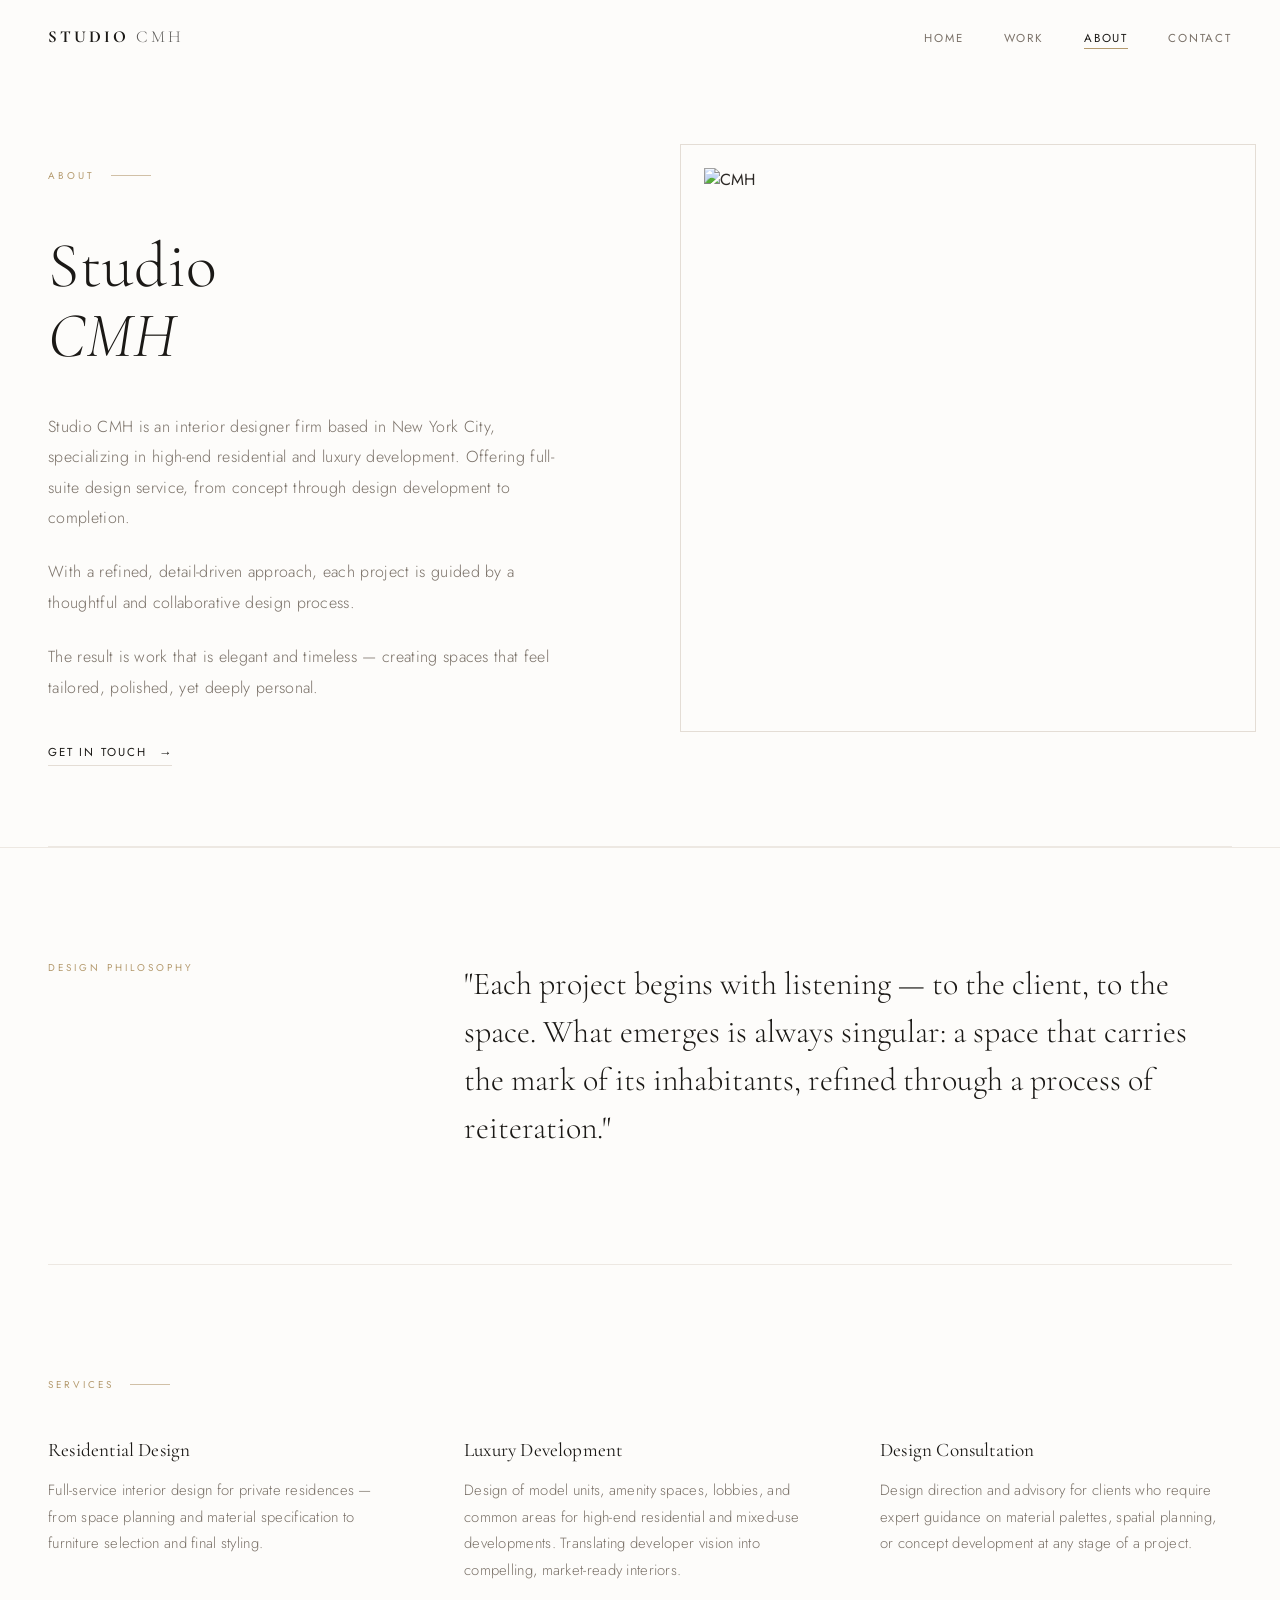
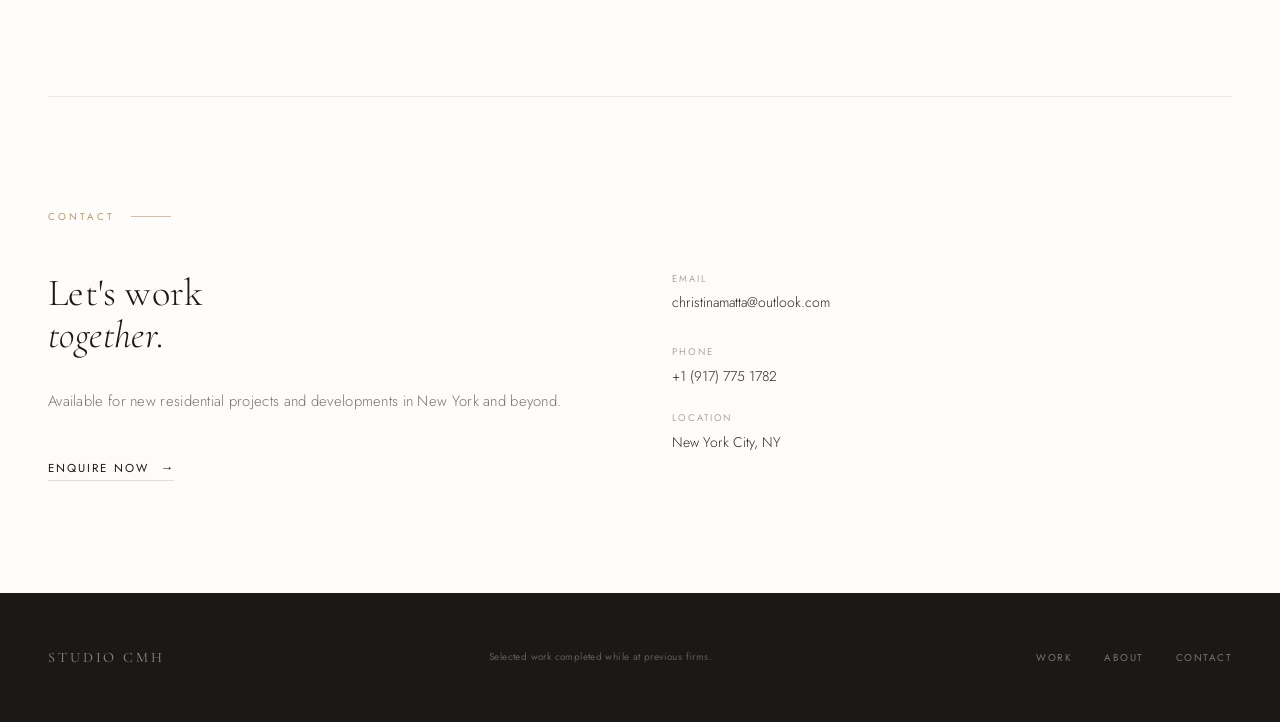
==== about.html @ dc8fbd2d "Add files via upload" ====
<!DOCTYPE html>
<html lang="en">
<head>
  <meta charset="UTF-8">
  <meta name="viewport" content="width=device-width, initial-scale=1.0">
  <title>About — Studio CMH Interior Design</title>
  <link rel="preconnect" href="https://fonts.googleapis.com">
  <link rel="preconnect" href="https://fonts.gstatic.com" crossorigin>
  <link href="https://fonts.googleapis.com/css2?family=Cormorant+Garamond:ital,wght@0,300;0,400;0,500;1,300;1,400&family=Jost:wght@300;400&display=swap" rel="stylesheet">
  <link rel="stylesheet" href="style.css">
</head>
<body>

  <nav class="nav" id="nav">
    <a href="index.html" class="nav-logo"><strong>Studio</strong> <span>CMH</span></a>
    <ul class="nav-links">
      <li><a href="index.html">Home</a></li>
      <li><a href="work.html">Work</a></li>
      <li><a href="about.html">About</a></li>
      <li><a href="contact.html">Contact</a></li>
    </ul>
    <div class="nav-toggle" aria-label="Menu">
      <span></span><span></span><span></span>
    </div>
  </nav>

  <!-- ABOUT HERO -->
  <div class="about-hero">
    <div class="about-text-block fade-in">
      <div class="section-label">About</div>
      <h1>Studio<br><em>CMH</em></h1>
      <p>Studio CMH is an interior designer firm based in New York City, specializing in high-end residential and luxury development. Offering full-suite design service, from concept through design development to completion.</p>
      <p>With a refined, detail-driven approach, each project is guided by a thoughtful and collaborative design process.</p>
      <p>The result is work that is elegant and timeless — creating spaces that feel tailored, polished, yet deeply personal.</p>
      <a href="contact.html" class="link-arrow" style="margin-top:1rem; display:inline-flex;">Get in touch</a>
    </div>
    <div class="about-portrait fade-in" data-delay="200">
      <img src="images/crops/materials_01.jpg" alt="CMH" style="width:100%; max-width:420px; height:540px; object-fit:cover; object-position: center top;">
    </div>
  </div>

  <hr class="section-divider">

  <!-- PHILOSOPHY -->
  <div class="about-philosophy fade-in">
    <div class="about-philosophy-label">Design Philosophy</div>
    <blockquote class="about-philosophy-text">
      "Each project begins with listening — to the client, to the space. What emerges is always singular: a space that carries the mark of its inhabitants, refined through a process of reiteration."
    </blockquote>
  </div>

  <hr class="section-divider">

  <!-- SERVICES -->
  <section class="section fade-in">
    <div class="section-label">Services</div>
    <div style="display: grid; grid-template-columns: repeat(3, 1fr); gap: 4rem; margin-top: 1rem;">

      <div>
        <h3 style="font-size:1.2rem; color:var(--charcoal); margin-bottom:1rem; font-weight:400;">Residential Design</h3>
        <p>Full-service interior design for private residences — from space planning and material specification to furniture selection and final styling.</p>
      </div>

      <div>
        <h3 style="font-size:1.2rem; color:var(--charcoal); margin-bottom:1rem; font-weight:400;">Luxury Development</h3>
        <p>Design of model units, amenity spaces, lobbies, and common areas for high-end residential and mixed-use developments. Translating developer vision into compelling, market-ready interiors.</p>
      </div>

      <div>
        <h3 style="font-size:1.2rem; color:var(--charcoal); margin-bottom:1rem; font-weight:400;">Design Consultation</h3>
        <p>Design direction and advisory for clients who require expert guidance on material palettes, spatial planning, or concept development at any stage of a project.</p>
      </div>

    </div>
  </section>

  <hr class="section-divider">

  <!-- CONTACT INFO -->
  <section class="section fade-in" style="padding-bottom: var(--spacing-xl);">
    <div class="section-label">Contact</div>
    <div style="display:grid; grid-template-columns: 1fr 1fr; gap: 4rem; align-items:start;">
      <div>
        <h2 style="font-size: clamp(2rem, 3vw, 3rem); margin-bottom:2rem; color:var(--charcoal);">Let's work<br><em>together.</em></h2>
        <p style="margin-bottom:2.5rem;">Available for new residential projects and developments in New York and beyond.</p>
        <a href="contact.html" class="link-arrow">Enquire now</a>
      </div>
      <div>
        <div class="project-meta-item" style="margin-bottom:2rem;">
          <div class="project-meta-label">Email</div>
          <a href="mailto:christinamatta@outlook.com" class="project-meta-value" style="color:var(--ink); transition:color 0.25s;"
             onmouseover="this.style.color='var(--gold)'" onmouseout="this.style.color='var(--ink)'">
            christinamatta@outlook.com
          </a>
        </div>
        <div class="project-meta-item">
          <div class="project-meta-label">Phone</div>
          <a href="tel:+19177751782" class="project-meta-value" style="color:var(--ink); transition:color 0.25s;"
             onmouseover="this.style.color='var(--gold)'" onmouseout="this.style.color='var(--ink)'">
            +1 (917) 775 1782
          </a>
        </div>
        <div class="project-meta-item">
          <div class="project-meta-label">Location</div>
          <span class="project-meta-value">New York City, NY</span>
        </div>
      </div>
    </div>
  </section>

  <footer>
    <div class="footer-logo">Studio CMH</div>
    <div class="footer-legal">Selected work completed while at previous firms.</div>
    <div class="footer-links">
      <a href="work.html">Work</a>
      <a href="about.html">About</a>
      <a href="contact.html">Contact</a>
    </div>
  </footer>

  <script src="script.js"></script>
  <style>
    @media (max-width: 768px) {
      .section > div[style*="grid-template-columns: repeat(3"] {
        grid-template-columns: 1fr !important;
        gap: 2.5rem !important;
      }
      .section > div[style*="grid-template-columns: 1fr 1fr"] {
        grid-template-columns: 1fr !important;
      }
    }
  </style>
</body>
</html>
---- style.css ----
/* === RESET & BASE === */
*, *::before, *::after { box-sizing: border-box; margin: 0; padding: 0; }

:root {
  --cream: #F7F4EE;
  --warm-white: #FDFCFA;
  --charcoal: #1B1916;
  --ink: #2C2825;
  --warm-gray: #7A7168;
  --warm-gray-light: #ADA59C;
  --gold: #B49A6E;
  --border: #E4DDD5;
  --border-light: #EDE8E2;

  --serif: 'Cormorant Garamond', 'Cormorant', Georgia, 'Times New Roman', serif;
  --sans: 'Jost', 'DM Sans', 'Helvetica Neue', Helvetica, Arial, sans-serif;

  --spacing-xs: 0.5rem;
  --spacing-sm: 1rem;
  --spacing-md: 2rem;
  --spacing-lg: 4rem;
  --spacing-xl: 7rem;
  --spacing-2xl: 11rem;

  --nav-height: 72px;
  --max-width: 1440px;
  --content-width: 1200px;
}

html { scroll-behavior: smooth; font-size: 16px; }

body {
  font-family: var(--sans);
  background: var(--warm-white);
  color: var(--ink);
  -webkit-font-smoothing: antialiased;
  -moz-osx-font-smoothing: grayscale;
  overflow-x: hidden;
}

img { display: block; max-width: 100%; }
a { color: inherit; text-decoration: none; }

/* === TYPOGRAPHY === */
.serif { font-family: var(--serif); }

h1, h2, h3 {
  font-family: var(--serif);
  font-weight: 300;
  letter-spacing: 0.01em;
  line-height: 1.1;
}

p {
  font-family: var(--sans);
  font-weight: 300;
  line-height: 1.8;
  color: var(--warm-gray);
  font-size: 0.925rem;
  letter-spacing: 0.02em;
}

/* === NAVIGATION === */
.nav {
  position: fixed;
  top: 0;
  left: 0;
  right: 0;
  z-index: 100;
  height: var(--nav-height);
  display: flex;
  align-items: center;
  justify-content: space-between;
  padding: 0 3rem;
  mix-blend-mode: normal;
  transition: background 0.4s ease, border-color 0.4s ease;
}

.nav.scrolled {
  background: rgba(253, 252, 250, 0.96);
  border-bottom: 1px solid var(--border-light);
  backdrop-filter: blur(8px);
}

.nav-logo {
  font-family: var(--serif);
  font-size: 1.05rem;
  font-weight: 500;
  letter-spacing: 0.18em;
  text-transform: uppercase;
  color: var(--charcoal);
}

.nav-logo span {
  font-weight: 300;
  opacity: 0.7;
}

.nav-links {
  display: flex;
  gap: 2.5rem;
  list-style: none;
}

.nav-links a {
  font-size: 0.72rem;
  letter-spacing: 0.16em;
  text-transform: uppercase;
  color: var(--warm-gray);
  transition: color 0.25s;
  font-weight: 400;
}

.nav-links a:hover,
.nav-links a.active { color: var(--charcoal); }

.nav-links a.active { border-bottom: 1px solid var(--gold); padding-bottom: 2px; }

/* Hamburger for mobile */
.nav-toggle {
  display: none;
  flex-direction: column;
  gap: 5px;
  cursor: pointer;
  padding: 4px;
}
.nav-toggle span {
  display: block;
  width: 22px;
  height: 1px;
  background: var(--charcoal);
  transition: transform 0.3s;
}

/* === HERO (HOME) === */
.hero {
  position: relative;
  height: 100vh;
  min-height: 700px;
  overflow: hidden;
  display: flex;
  align-items: flex-end;
}

.hero-img {
  position: absolute;
  inset: 0;
  width: 100%;
  height: 100%;
  object-fit: cover;
  object-position: center 30%;
  transition: transform 8s ease;
}

.hero:hover .hero-img { transform: scale(1.03); }

.hero-overlay {
  position: absolute;
  inset: 0;
  background: linear-gradient(
    to bottom,
    rgba(27, 25, 22, 0.08) 0%,
    rgba(27, 25, 22, 0.0) 40%,
    rgba(27, 25, 22, 0.55) 100%
  );
}

.hero-content {
  position: relative;
  z-index: 2;
  padding: 0 3rem 4rem;
  max-width: var(--max-width);
  width: 100%;
}

.hero-eyebrow {
  font-size: 0.65rem;
  letter-spacing: 0.25em;
  text-transform: uppercase;
  color: rgba(255,255,255,0.65);
  margin-bottom: 1rem;
  font-family: var(--sans);
  font-weight: 400;
}

.hero-title {
  font-family: var(--serif);
  font-size: clamp(3.5rem, 6vw, 6.5rem);
  font-weight: 300;
  color: #fff;
  line-height: 1.0;
  letter-spacing: -0.01em;
}

.hero-title em {
  font-style: italic;
  color: rgba(255,255,255,0.8);
}

.hero-sub {
  margin-top: 1.5rem;
  font-size: 0.8rem;
  letter-spacing: 0.12em;
  color: rgba(255,255,255,0.6);
  text-transform: uppercase;
  font-family: var(--sans);
  font-weight: 300;
}

.hero-scroll {
  position: absolute;
  bottom: 2.5rem;
  right: 3rem;
  z-index: 2;
  display: flex;
  flex-direction: column;
  align-items: center;
  gap: 0.5rem;
  color: rgba(255,255,255,0.5);
  font-size: 0.62rem;
  letter-spacing: 0.2em;
  text-transform: uppercase;
}

.hero-scroll::after {
  content: '';
  display: block;
  width: 1px;
  height: 48px;
  background: linear-gradient(to bottom, rgba(255,255,255,0.4), transparent);
  animation: scrollLine 2s ease-in-out infinite;
}

@keyframes scrollLine {
  0%, 100% { opacity: 0.5; transform: scaleY(1); }
  50% { opacity: 1; transform: scaleY(1.2); }
}

/* === SECTION LAYOUT === */
.section {
  padding: var(--spacing-xl) 3rem;
  max-width: var(--max-width);
  margin: 0 auto;
}

.section-label {
  font-size: 0.62rem;
  letter-spacing: 0.3em;
  text-transform: uppercase;
  color: var(--gold);
  margin-bottom: 3rem;
  font-family: var(--sans);
  font-weight: 400;
  display: flex;
  align-items: center;
  gap: 1rem;
}

.section-label::after {
  content: '';
  display: block;
  width: 40px;
  height: 1px;
  background: var(--gold);
  opacity: 0.6;
}

.section-title {
  font-size: clamp(2.4rem, 4vw, 4rem);
  color: var(--charcoal);
  max-width: 700px;
  margin-bottom: 2rem;
}

/* === HOME INTRO === */
.intro {
  padding: var(--spacing-xl) 3rem;
  max-width: var(--max-width);
  margin: 0 auto;
  display: grid;
  grid-template-columns: 1fr 1fr;
  gap: 6rem;
  align-items: center;
}

.intro-text .section-title { margin-bottom: 1.5rem; }

.intro-text p {
  font-size: 1rem;
  max-width: 480px;
  margin-bottom: 1.5rem;
}

.intro-text p:last-of-type { margin-bottom: 2.5rem; }

.intro-visual {
  position: relative;
}

.intro-visual img {
  width: 100%;
  height: 520px;
  object-fit: cover;
}

.intro-visual-caption {
  position: absolute;
  bottom: -1rem;
  right: -1rem;
  background: var(--warm-white);
  padding: 1.2rem 1.5rem;
  border: 1px solid var(--border);
}

.intro-visual-caption p {
  font-size: 0.7rem;
  letter-spacing: 0.1em;
  color: var(--warm-gray);
  text-transform: uppercase;
  margin: 0;
}

/* === SELECTED WORKS GRID (HOME) === */
.works-grid-home {
  padding: 0 3rem var(--spacing-xl);
  max-width: var(--max-width);
  margin: 0 auto;
}

.works-grid-home-label {
  font-size: 0.62rem;
  letter-spacing: 0.3em;
  text-transform: uppercase;
  color: var(--warm-gray-light);
  margin-bottom: 3rem;
  display: flex;
  align-items: center;
  justify-content: space-between;
}

.works-grid-home-label a {
  font-size: 0.7rem;
  letter-spacing: 0.12em;
  color: var(--charcoal);
  border-bottom: 1px solid var(--border);
  padding-bottom: 2px;
  transition: border-color 0.25s;
}
.works-grid-home-label a:hover { border-color: var(--charcoal); }

.home-grid {
  display: grid;
  grid-template-columns: 1fr 1fr 1fr;
  grid-template-rows: auto auto;
  gap: 1.5rem;
}

.home-grid-item {
  position: relative;
  overflow: hidden;
  cursor: pointer;
  display: block;
}

.home-grid-item:nth-child(1) { grid-column: 1 / 3; grid-row: 1; }
.home-grid-item:nth-child(2) { grid-column: 3; grid-row: 1 / 3; }
.home-grid-item:nth-child(3) { grid-column: 1; grid-row: 2; }
.home-grid-item:nth-child(4) { grid-column: 2; grid-row: 2; }

.home-grid-item img {
  width: 100%;
  height: 100%;
  object-fit: cover;
  transition: transform 0.7s cubic-bezier(0.25, 0.46, 0.45, 0.94);
}

.home-grid-item:nth-child(1) { height: 480px; }
.home-grid-item:nth-child(2) { height: 735px; }
.home-grid-item:nth-child(3) { height: 240px; }
.home-grid-item:nth-child(4) { height: 240px; }

.home-grid-item:hover img { transform: scale(1.06); }

.home-grid-overlay {
  position: absolute;
  inset: 0;
  background: linear-gradient(to top, rgba(27,25,22,0.65) 0%, transparent 50%);
  opacity: 0;
  transition: opacity 0.4s ease;
  display: flex;
  align-items: flex-end;
  padding: 1.5rem;
}

.home-grid-item:hover .home-grid-overlay { opacity: 1; }

.home-grid-info .proj-location {
  font-size: 0.6rem;
  letter-spacing: 0.2em;
  text-transform: uppercase;
  color: rgba(255,255,255,0.65);
  margin-bottom: 0.3rem;
  margin: 0 0 0.25rem;
}

.home-grid-info .proj-name {
  font-family: var(--serif);
  font-size: 1.3rem;
  font-weight: 300;
  color: #fff;
  margin: 0;
  line-height: 1.2;
}

/* === CTA LINK === */
.link-arrow {
  display: inline-flex;
  align-items: center;
  gap: 0.75rem;
  font-size: 0.72rem;
  letter-spacing: 0.18em;
  text-transform: uppercase;
  color: var(--charcoal);
  font-family: var(--sans);
  font-weight: 400;
  border-bottom: 1px solid var(--border);
  padding-bottom: 3px;
  transition: all 0.25s;
}

.link-arrow::after {
  content: '→';
  font-size: 0.8rem;
  letter-spacing: 0;
  transition: transform 0.25s;
}

.link-arrow:hover { border-color: var(--charcoal); }
.link-arrow:hover::after { transform: translateX(4px); }

/* === WORK PAGE === */
.work-header {
  padding: calc(var(--nav-height) + 5rem) 3rem 4rem;
  max-width: var(--max-width);
  margin: 0 auto;
  border-bottom: 1px solid var(--border-light);
}

.work-header h1 {
  font-size: clamp(3rem, 5vw, 5.5rem);
  color: var(--charcoal);
}

.work-header p {
  margin-top: 1.5rem;
  max-width: 500px;
  font-size: 0.95rem;
  line-height: 1.9;
}

.projects-list {
  max-width: var(--max-width);
  margin: 0 auto;
}

.project-row {
  display: grid;
  grid-template-columns: 80px 1fr 400px 120px;
  align-items: center;
  padding: 2.5rem 3rem;
  border-bottom: 1px solid var(--border-light);
  gap: 2rem;
  transition: background 0.25s;
  cursor: pointer;
  text-decoration: none;
  color: inherit;
  position: relative;
  overflow: hidden;
}

.project-row:hover { background: var(--cream); }

.project-row-num {
  font-family: var(--serif);
  font-size: 1.8rem;
  font-weight: 300;
  color: var(--border);
  line-height: 1;
}

.project-row:hover .project-row-num { color: var(--warm-gray-light); }

.project-row-img {
  width: 400px;
  height: 240px;
  overflow: hidden;
  position: relative;
}

.project-row-img img {
  width: 100%;
  height: 100%;
  object-fit: cover;
  transform: scale(1.05);
  transition: transform 0.6s cubic-bezier(0.25, 0.46, 0.45, 0.94);
}

.project-row:hover .project-row-img img { transform: scale(1); }

.project-row-info h2 {
  font-size: 1.6rem;
  color: var(--charcoal);
  margin-bottom: 0.4rem;
}

.project-row-info .proj-meta {
  font-size: 0.7rem;
  letter-spacing: 0.15em;
  text-transform: uppercase;
  color: var(--warm-gray-light);
  font-family: var(--sans);
}

.project-row-arrow {
  text-align: right;
  font-size: 1.2rem;
  color: var(--border);
  transition: all 0.3s;
  font-family: var(--sans);
}

.project-row:hover .project-row-arrow {
  color: var(--charcoal);
  transform: translateX(6px);
}

/* === PROJECT DETAIL PAGE === */
.project-hero {
  position: relative;
  height: 90vh;
  min-height: 600px;
  overflow: hidden;
  margin-top: var(--nav-height);
}

.project-hero img {
  width: 100%;
  height: 100%;
  object-fit: cover;
  object-position: center 35%;
}

.project-hero-overlay {
  position: absolute;
  inset: 0;
  background: linear-gradient(
    to bottom,
    transparent 40%,
    rgba(27, 25, 22, 0.5) 100%
  );
}

.project-hero-label {
  position: absolute;
  bottom: 3.5rem;
  left: 3rem;
  color: #fff;
}

.project-hero-label .proj-type {
  font-size: 0.62rem;
  letter-spacing: 0.28em;
  text-transform: uppercase;
  opacity: 0.7;
  margin-bottom: 0.5rem;
}

.project-hero-label h1 {
  font-size: clamp(2.5rem, 4.5vw, 5rem);
  font-weight: 300;
  line-height: 1.05;
  text-shadow: 0 2px 20px rgba(0,0,0,0.2);
}

.project-hero-label .proj-location-hero {
  font-size: 0.72rem;
  letter-spacing: 0.15em;
  text-transform: uppercase;
  opacity: 0.6;
  margin-top: 0.75rem;
}

.project-body {
  max-width: var(--content-width);
  margin: 0 auto;
  padding: var(--spacing-xl) 3rem;
  display: grid;
  grid-template-columns: 1fr 2fr;
  gap: 5rem;
}

.project-sidebar {
  position: sticky;
  top: calc(var(--nav-height) + 2rem);
  height: fit-content;
}

.project-sidebar h3 {
  font-size: 0.62rem;
  letter-spacing: 0.28em;
  text-transform: uppercase;
  color: var(--gold);
  margin-bottom: 2rem;
}

.project-meta-item {
  margin-bottom: 1.5rem;
}

.project-meta-label {
  font-size: 0.6rem;
  letter-spacing: 0.2em;
  text-transform: uppercase;
  color: var(--warm-gray-light);
  margin-bottom: 0.3rem;
}

.project-meta-value {
  font-size: 0.875rem;
  color: var(--ink);
  font-family: var(--sans);
  font-weight: 300;
}

.project-description {
  font-size: 1.15rem;
  line-height: 1.9;
  color: var(--warm-gray);
  font-family: var(--sans);
  font-weight: 300;
  max-width: 620px;
}

.project-description p + p { margin-top: 1.5rem; }

.project-legal {
  font-size: 0.68rem;
  letter-spacing: 0.04em;
  color: var(--warm-gray-light);
  margin-top: 2.5rem;
  padding-top: 1.5rem;
  border-top: 1px solid var(--border-light);
  line-height: 1.6;
}

/* === PROJECT GALLERY === */
.project-gallery {
  max-width: var(--max-width);
  margin: 0 auto;
  padding: 0 3rem var(--spacing-xl);
}

.gallery-grid {
  display: grid;
  gap: 1.2rem;
}

.gallery-grid--2col {
  grid-template-columns: 1fr 1fr;
}

.gallery-grid--3col {
  grid-template-columns: 1fr 1fr 1fr;
}

.gallery-grid--wide {
  grid-template-columns: 2fr 1fr;
}

.gallery-grid--wide-rev {
  grid-template-columns: 1fr 2fr;
}

.gallery-grid + .gallery-grid { margin-top: 1.2rem; }

.gallery-img {
  overflow: hidden;
  position: relative;
}

.gallery-img img {
  width: 100%;
  height: 100%;
  object-fit: cover;
  transition: transform 0.7s cubic-bezier(0.25, 0.46, 0.45, 0.94);
  display: block;
}

.gallery-img:hover img { transform: scale(1.04); }

.gallery-img--tall { height: 620px; }
.gallery-img--medium { height: 420px; }
.gallery-img--short { height: 300px; }
.gallery-img--wide { height: 500px; }
.gallery-img--banner { height: 560px; }

/* === ABOUT PAGE === */
.about-hero {
  padding: calc(var(--nav-height) + 6rem) 3rem 5rem;
  max-width: var(--max-width);
  margin: 0 auto;
  display: grid;
  grid-template-columns: 1fr 1fr;
  gap: 8rem;
  align-items: start;
}

.about-text-block h1 {
  font-size: clamp(3rem, 5vw, 5.5rem);
  color: var(--charcoal);
  margin-bottom: 2.5rem;
}

.about-text-block p {
  font-size: 1.0rem;
  line-height: 1.9;
  max-width: 520px;
  margin-bottom: 1.5rem;
}

.about-portrait {
  position: relative;
}

.about-portrait img {
  width: 100%;
  max-width: 420px;
  object-fit: cover;
}

.about-portrait::before {
  content: '';
  position: absolute;
  top: -1.5rem;
  left: -1.5rem;
  width: calc(100% + 3rem);
  height: calc(100% + 3rem);
  border: 1px solid var(--border);
  pointer-events: none;
}

.about-philosophy {
  padding: var(--spacing-xl) 3rem;
  max-width: var(--max-width);
  margin: 0 auto;
  border-top: 1px solid var(--border-light);
  display: grid;
  grid-template-columns: 320px 1fr;
  gap: 6rem;
  align-items: start;
}

.about-philosophy-label {
  font-size: 0.62rem;
  letter-spacing: 0.3em;
  text-transform: uppercase;
  color: var(--gold);
}

.about-philosophy-text {
  font-family: var(--serif);
  font-size: clamp(1.5rem, 2.5vw, 2.2rem);
  font-weight: 300;
  color: var(--charcoal);
  line-height: 1.5;
}

/* === CONTACT PAGE === */
.contact-layout {
  min-height: calc(100vh - var(--nav-height));
  display: grid;
  grid-template-columns: 1fr 1fr;
}

.contact-left {
  background: var(--charcoal);
  padding: calc(var(--nav-height) + 6rem) 5rem 5rem;
  display: flex;
  flex-direction: column;
  justify-content: space-between;
}

.contact-left h1 {
  font-size: clamp(3rem, 4vw, 5rem);
  color: #fff;
  margin-bottom: 2rem;
}

.contact-left p {
  color: rgba(255,255,255,0.55);
  max-width: 380px;
  line-height: 1.9;
}

.contact-details {
  margin-top: 4rem;
}

.contact-detail {
  margin-bottom: 2rem;
}

.contact-detail-label {
  font-size: 0.6rem;
  letter-spacing: 0.25em;
  text-transform: uppercase;
  color: rgba(255,255,255,0.35);
  margin-bottom: 0.4rem;
}

.contact-detail a,
.contact-detail span {
  font-size: 1rem;
  color: rgba(255,255,255,0.8);
  font-family: var(--sans);
  font-weight: 300;
  letter-spacing: 0.02em;
  transition: color 0.25s;
  display: block;
}

.contact-detail a:hover { color: #fff; }

.contact-right {
  background: var(--cream);
  padding: calc(var(--nav-height) + 6rem) 5rem 5rem;
  display: flex;
  flex-direction: column;
  justify-content: center;
}

.contact-form-title {
  font-size: 0.62rem;
  letter-spacing: 0.3em;
  text-transform: uppercase;
  color: var(--gold);
  margin-bottom: 3rem;
}

.form-group {
  margin-bottom: 2rem;
}

.form-label {
  display: block;
  font-size: 0.6rem;
  letter-spacing: 0.2em;
  text-transform: uppercase;
  color: var(--warm-gray);
  margin-bottom: 0.6rem;
  font-family: var(--sans);
}

.form-input,
.form-textarea {
  width: 100%;
  border: none;
  border-bottom: 1px solid var(--border);
  background: transparent;
  padding: 0.75rem 0;
  font-family: var(--sans);
  font-size: 0.925rem;
  color: var(--ink);
  font-weight: 300;
  outline: none;
  transition: border-color 0.25s;
  letter-spacing: 0.02em;
}

.form-input:focus,
.form-textarea:focus { border-color: var(--charcoal); }

.form-textarea { resize: none; min-height: 100px; }

.form-submit {
  display: inline-flex;
  align-items: center;
  gap: 1rem;
  background: var(--charcoal);
  color: #fff;
  border: none;
  padding: 1rem 2.5rem;
  font-family: var(--sans);
  font-size: 0.7rem;
  letter-spacing: 0.2em;
  text-transform: uppercase;
  cursor: pointer;
  transition: background 0.25s;
  margin-top: 1rem;
}

.form-submit:hover { background: var(--ink); }

/* === FOOTER === */
footer {
  background: var(--charcoal);
  padding: 3.5rem 3rem;
  display: flex;
  align-items: center;
  justify-content: space-between;
  gap: 2rem;
}

.footer-logo {
  font-family: var(--serif);
  font-size: 0.9rem;
  letter-spacing: 0.2em;
  text-transform: uppercase;
  color: rgba(255,255,255,0.5);
}

.footer-legal {
  font-size: 0.62rem;
  color: rgba(255,255,255,0.3);
  letter-spacing: 0.04em;
  line-height: 1.7;
  max-width: 500px;
  text-align: center;
}

.footer-links {
  display: flex;
  gap: 2rem;
}

.footer-links a {
  font-size: 0.62rem;
  letter-spacing: 0.15em;
  text-transform: uppercase;
  color: rgba(255,255,255,0.4);
  transition: color 0.25s;
}

.footer-links a:hover { color: rgba(255,255,255,0.8); }

/* === PAGE TRANSITIONS === */
.fade-in {
  opacity: 0;
  transform: translateY(24px);
  transition: opacity 0.8s ease, transform 0.8s ease;
}

.fade-in.visible {
  opacity: 1;
  transform: translateY(0);
}

/* === NEXT PROJECT NAV === */
.next-project {
  display: block;
  position: relative;
  height: 280px;
  overflow: hidden;
  text-decoration: none;
}

.next-project img {
  width: 100%;
  height: 100%;
  object-fit: cover;
  transition: transform 0.7s ease;
  filter: brightness(0.5);
}

.next-project:hover img {
  transform: scale(1.05);
  filter: brightness(0.6);
}

.next-project-content {
  position: absolute;
  inset: 0;
  display: flex;
  flex-direction: column;
  align-items: center;
  justify-content: center;
  color: #fff;
}

.next-project-content .eyebrow {
  font-size: 0.62rem;
  letter-spacing: 0.28em;
  text-transform: uppercase;
  opacity: 0.6;
  margin-bottom: 0.75rem;
}

.next-project-content h3 {
  font-size: clamp(1.8rem, 3vw, 3.2rem);
  font-weight: 300;
}

/* === HORIZONTAL RULE === */
hr.section-divider {
  border: none;
  border-top: 1px solid var(--border-light);
  margin: 0 3rem;
}

/* === RESPONSIVE === */
@media (max-width: 1024px) {
  :root { --spacing-xl: 5rem; }

  .nav { padding: 0 2rem; }
  .section { padding: var(--spacing-xl) 2rem; }
  .works-grid-home { padding: 0 2rem var(--spacing-xl); }

  .intro {
    grid-template-columns: 1fr;
    gap: 3rem;
    padding: var(--spacing-xl) 2rem;
  }

  .home-grid {
    grid-template-columns: 1fr 1fr;
  }
  .home-grid-item:nth-child(1) { grid-column: 1 / 3; grid-row: 1; }
  .home-grid-item:nth-child(2) { grid-column: 1; grid-row: 2 / 4; height: 500px; }
  .home-grid-item:nth-child(3) { grid-column: 2; grid-row: 2; height: 240px; }
  .home-grid-item:nth-child(4) { grid-column: 2; grid-row: 3; height: 240px; }

  .project-row {
    grid-template-columns: 60px 1fr 280px 80px;
    padding: 2rem 2rem;
  }
  .project-row-img { width: 280px; height: 180px; }

  .project-body {
    grid-template-columns: 200px 1fr;
    gap: 3rem;
    padding: var(--spacing-lg) 2rem;
  }

  .about-hero {
    grid-template-columns: 1fr;
    gap: 3rem;
    padding: calc(var(--nav-height) + 4rem) 2rem 4rem;
  }

  .about-philosophy {
    grid-template-columns: 1fr;
    gap: 2rem;
    padding: var(--spacing-lg) 2rem;
  }
}

@media (max-width: 768px) {
  :root { --spacing-xl: 4rem; }

  .nav { padding: 0 1.5rem; }
  .nav-links { display: none; }
  .nav-toggle { display: flex; }
  .nav-links.open {
    display: flex;
    flex-direction: column;
    position: fixed;
    inset: 0;
    background: var(--warm-white);
    align-items: center;
    justify-content: center;
    gap: 2.5rem;
    z-index: 99;
  }
  .nav-links.open a { font-size: 1.2rem; letter-spacing: 0.1em; }

  .hero-content { padding: 0 1.5rem 3rem; }
  .hero-scroll { right: 1.5rem; }

  .section { padding: var(--spacing-lg) 1.5rem; }
  .works-grid-home { padding: 0 1.5rem var(--spacing-lg); }
  .intro { padding: var(--spacing-lg) 1.5rem; }

  .home-grid {
    grid-template-columns: 1fr;
  }
  .home-grid-item { grid-column: 1 !important; grid-row: auto !important; }
  .home-grid-item { height: 300px !important; }

  .project-row {
    grid-template-columns: 1fr;
    padding: 1.5rem;
    gap: 1rem;
  }
  .project-row-num { display: none; }
  .project-row-img { width: 100%; height: 220px; }
  .project-row-arrow { text-align: left; }

  .project-hero { height: 60vh; }
  .project-hero-label { left: 1.5rem; bottom: 2rem; }

  .project-body {
    grid-template-columns: 1fr;
    padding: var(--spacing-md) 1.5rem;
    gap: 2rem;
  }
  .project-sidebar { position: static; }

  .project-gallery { padding: 0 1.5rem var(--spacing-lg); }
  .gallery-grid--2col,
  .gallery-grid--3col,
  .gallery-grid--wide,
  .gallery-grid--wide-rev { grid-template-columns: 1fr; }
  .gallery-img--tall,
  .gallery-img--medium,
  .gallery-img--short,
  .gallery-img--wide,
  .gallery-img--banner { height: 280px; }

  .contact-layout { grid-template-columns: 1fr; }
  .contact-left,
  .contact-right { padding: 3rem 1.5rem; }
  .contact-left { padding-top: calc(var(--nav-height) + 3rem); }

  footer {
    flex-direction: column;
    text-align: center;
    padding: 2.5rem 1.5rem;
    gap: 1.5rem;
  }
  .footer-legal { text-align: center; }

  .work-header { padding: calc(var(--nav-height) + 3rem) 1.5rem 3rem; }
  .projects-list { padding: 0; }
}
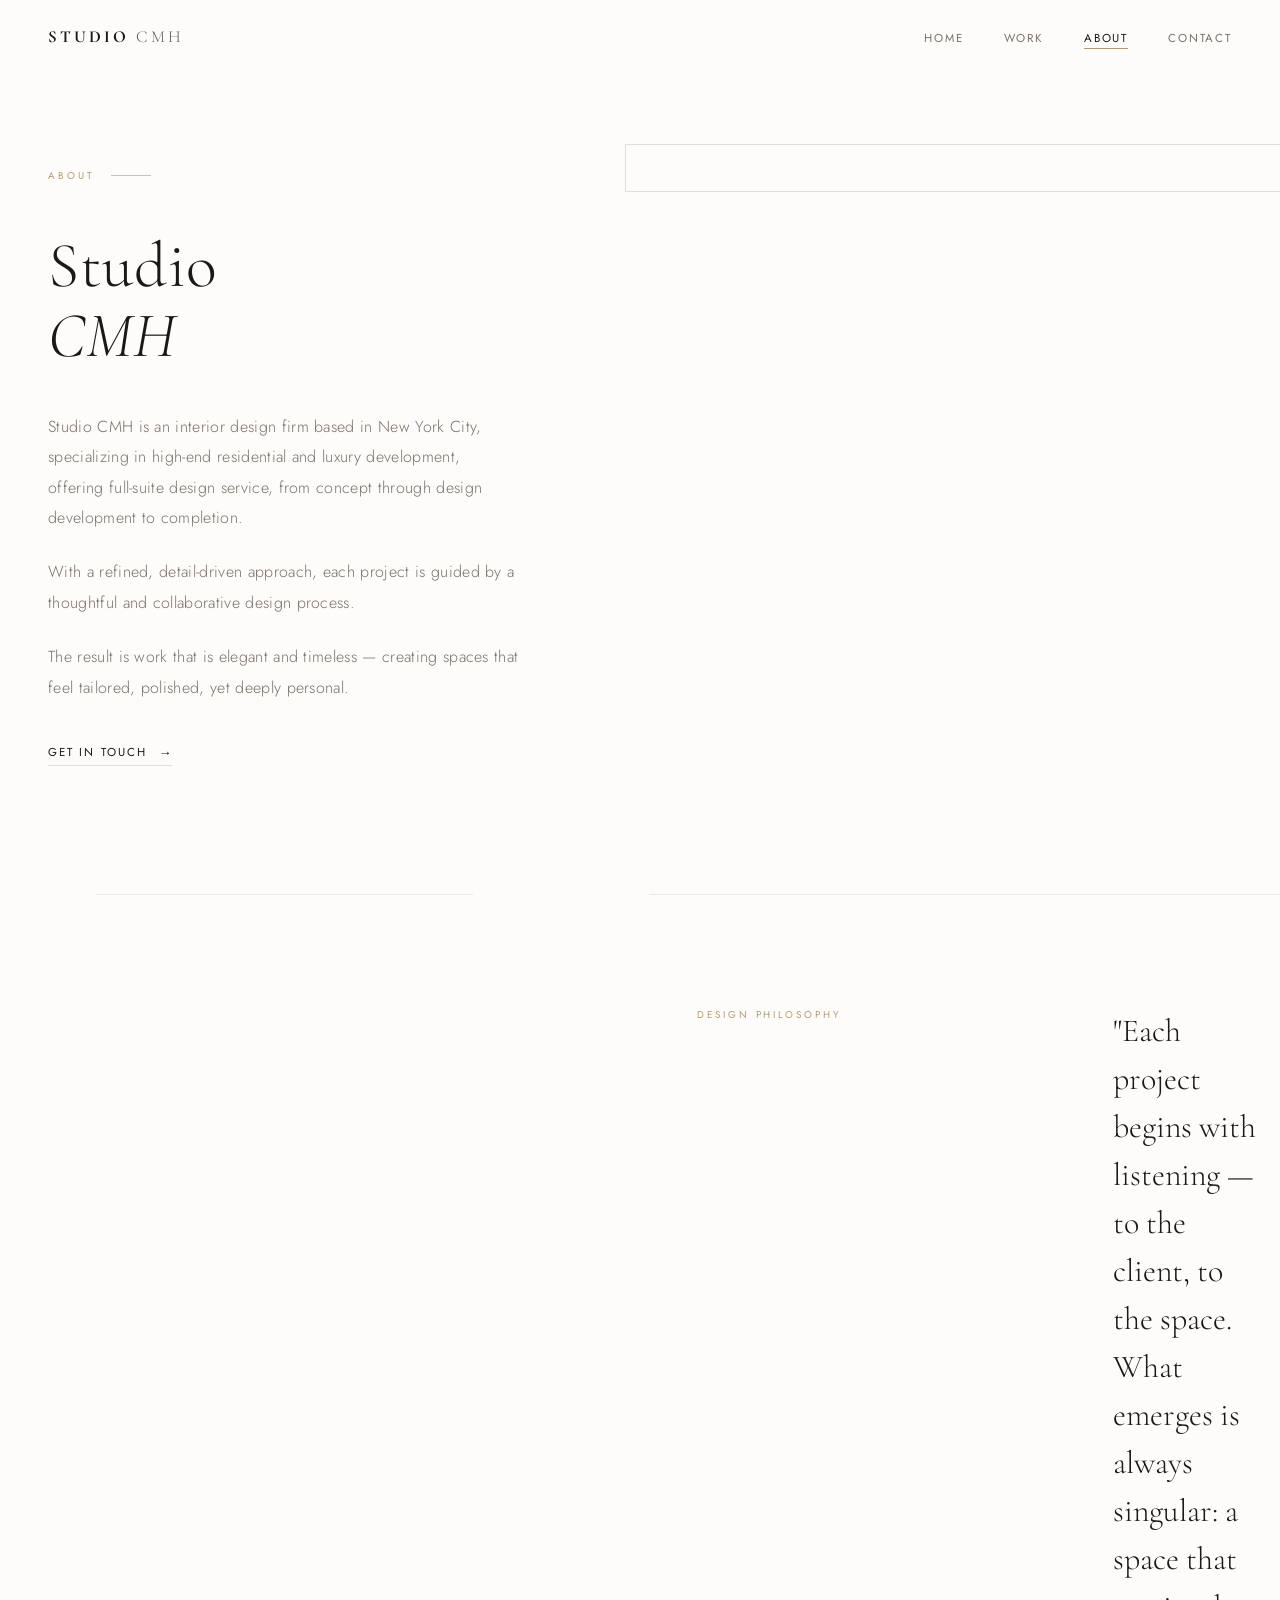
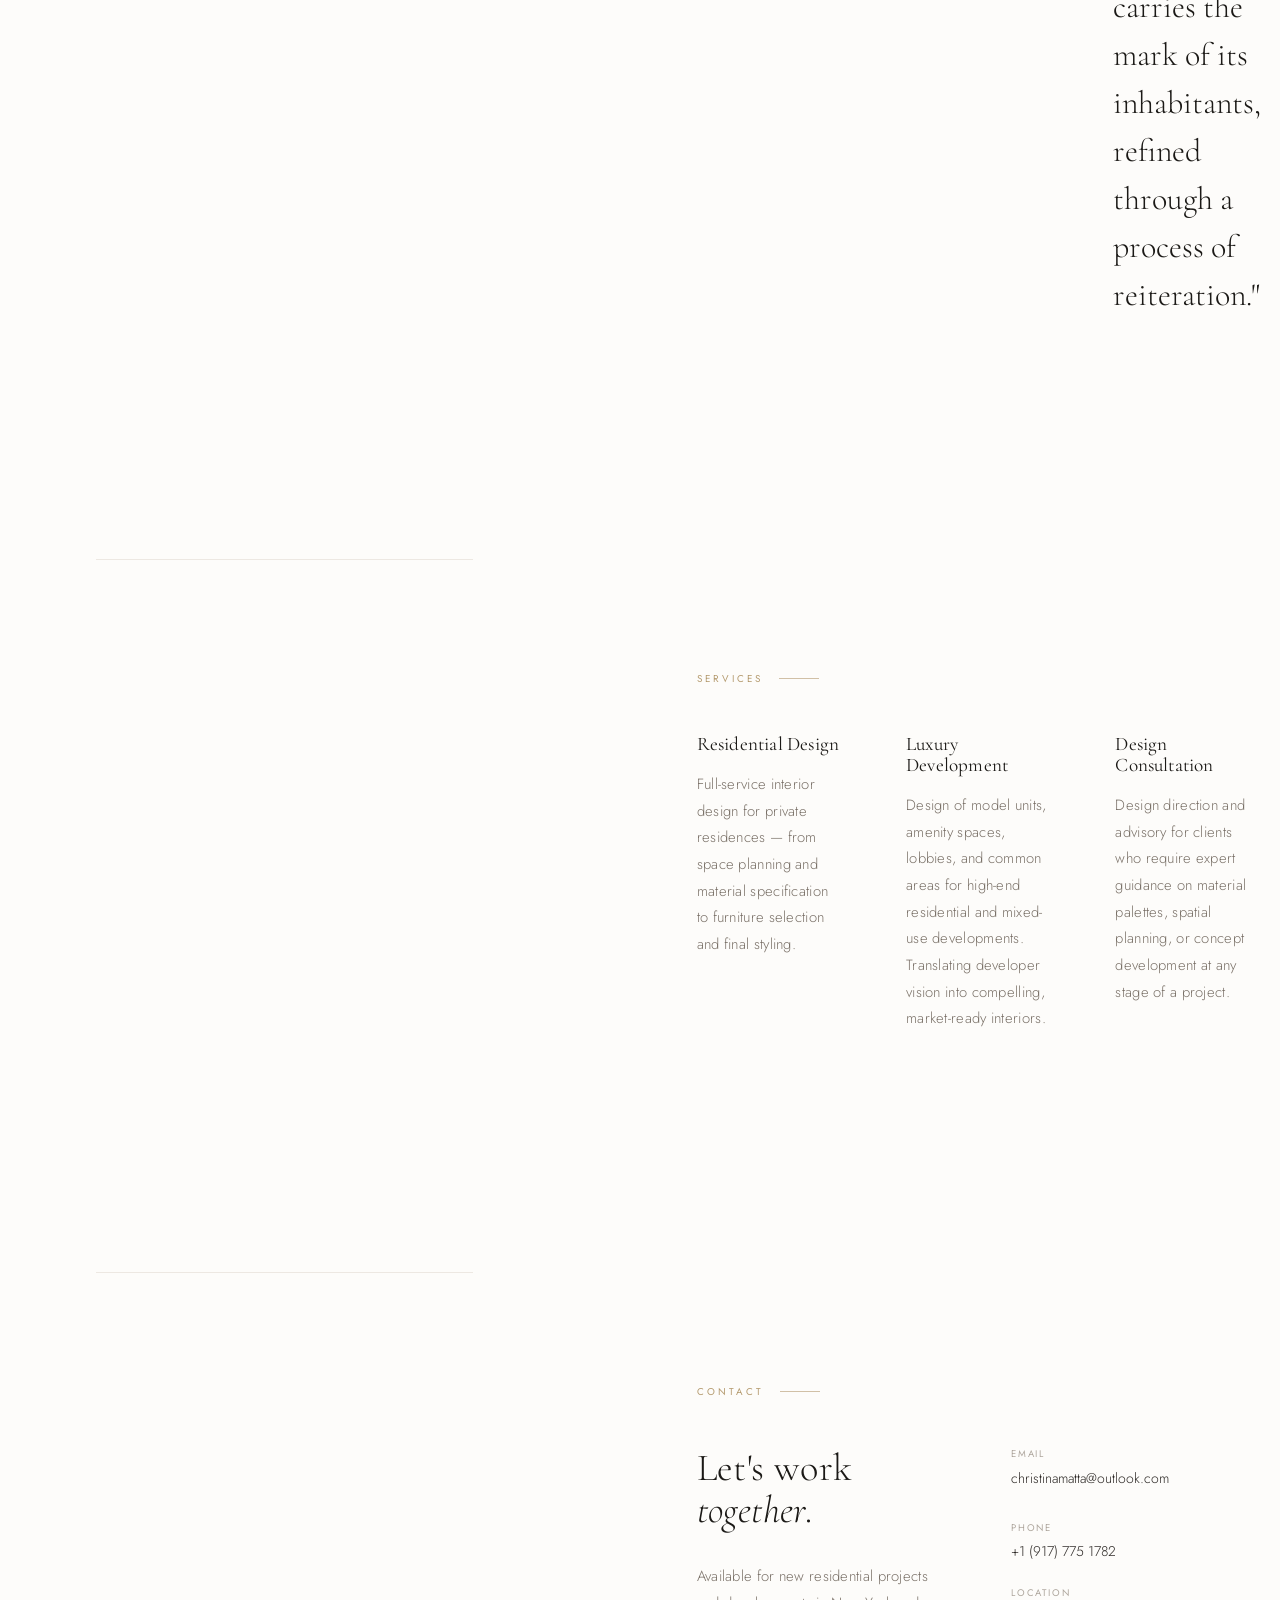
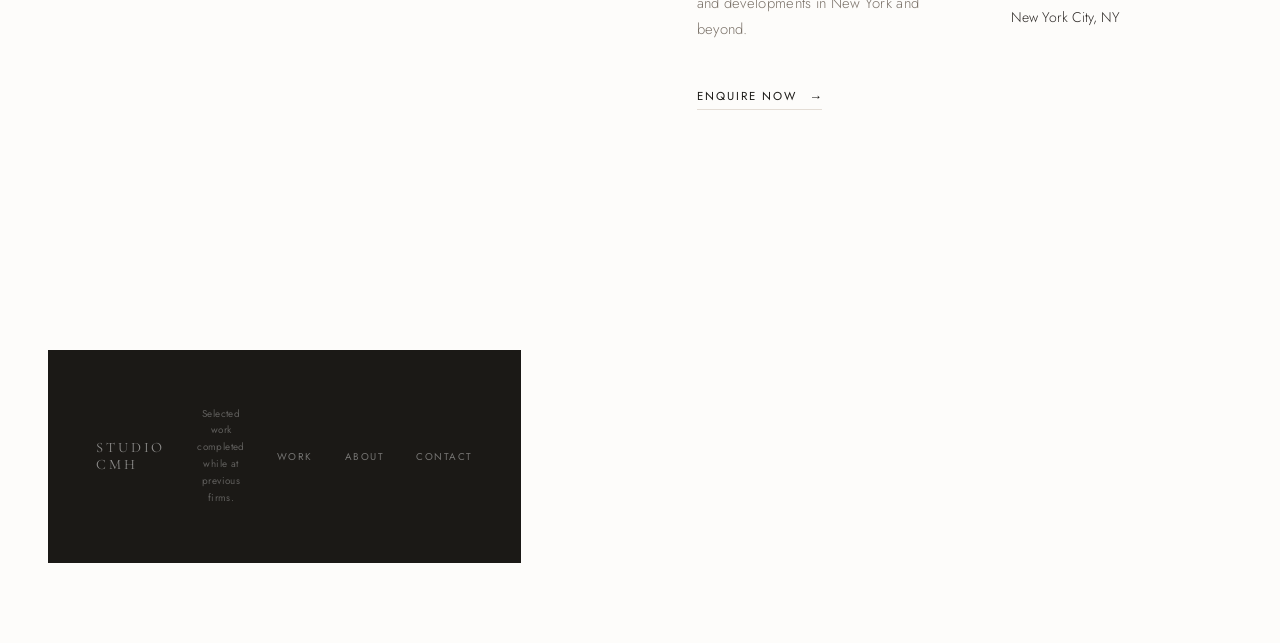
==== commit 1b067c50: "Update about.html" ====
--- a/about.html
+++ b/about.html
@@ -29,14 +29,12 @@
     <div class="about-text-block fade-in">
       <div class="section-label">About</div>
       <h1>Studio<br><em>CMH</em></h1>
-      <p>Studio CMH is an interior designer firm based in New York City, specializing in high-end residential and luxury development. Offering full-suite design service, from concept through design development to completion.</p>
+      <p>Studio CMH is an interior design firm based in New York City, specializing in high-end residential and luxury development, offering full-suite design service, from concept through design development to completion.</p>
       <p>With a refined, detail-driven approach, each project is guided by a thoughtful and collaborative design process.</p>
       <p>The result is work that is elegant and timeless — creating spaces that feel tailored, polished, yet deeply personal.</p>
       <a href="contact.html" class="link-arrow" style="margin-top:1rem; display:inline-flex;">Get in touch</a>
     </div>
     <div class="about-portrait fade-in" data-delay="200">
-      <img src="images/crops/materials_01.jpg" alt="CMH" style="width:100%; max-width:420px; height:540px; object-fit:cover; object-position: center top;">
-    </div>
   </div>
 
   <hr class="section-divider">
--- a/style.css
+++ b/style.css
@@ -1132,3 +1132,22 @@
   .work-header { padding: calc(var(--nav-height) + 3rem) 1.5rem 3rem; }
   .projects-list { padding: 0; }
 }
+
+/* === DESKTOP HOME GRID ALIGNMENT FIX === */
+@media (min-width: 1025px) {
+  .home-grid {
+    align-items: start;
+  }
+
+  .home-grid-item:nth-child(1) { height: 480px; }
+
+  .home-grid-item:nth-child(2) {
+    height: calc(480px + 240px + 1.5rem);
+  }
+
+  .home-grid-item:nth-child(3),
+  .home-grid-item:nth-child(4) {
+    height: 240px;
+  }
+}
+
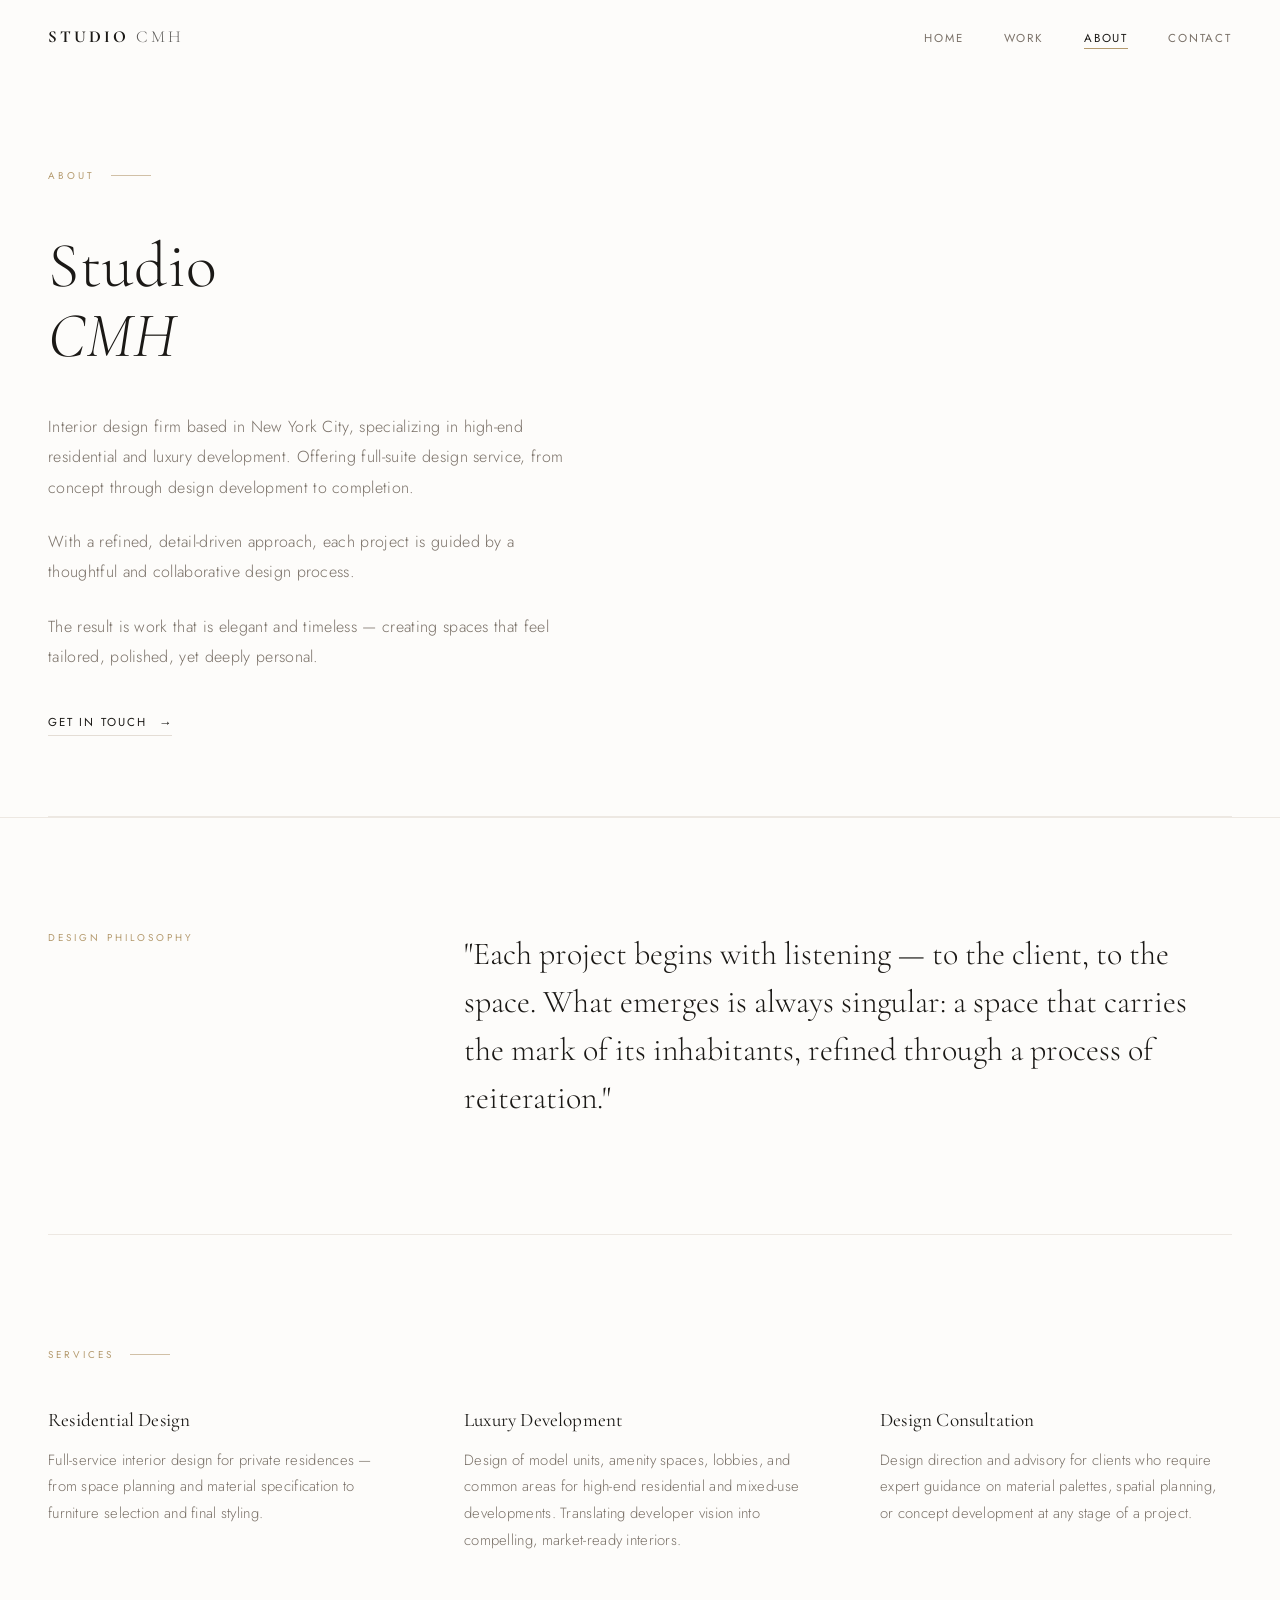
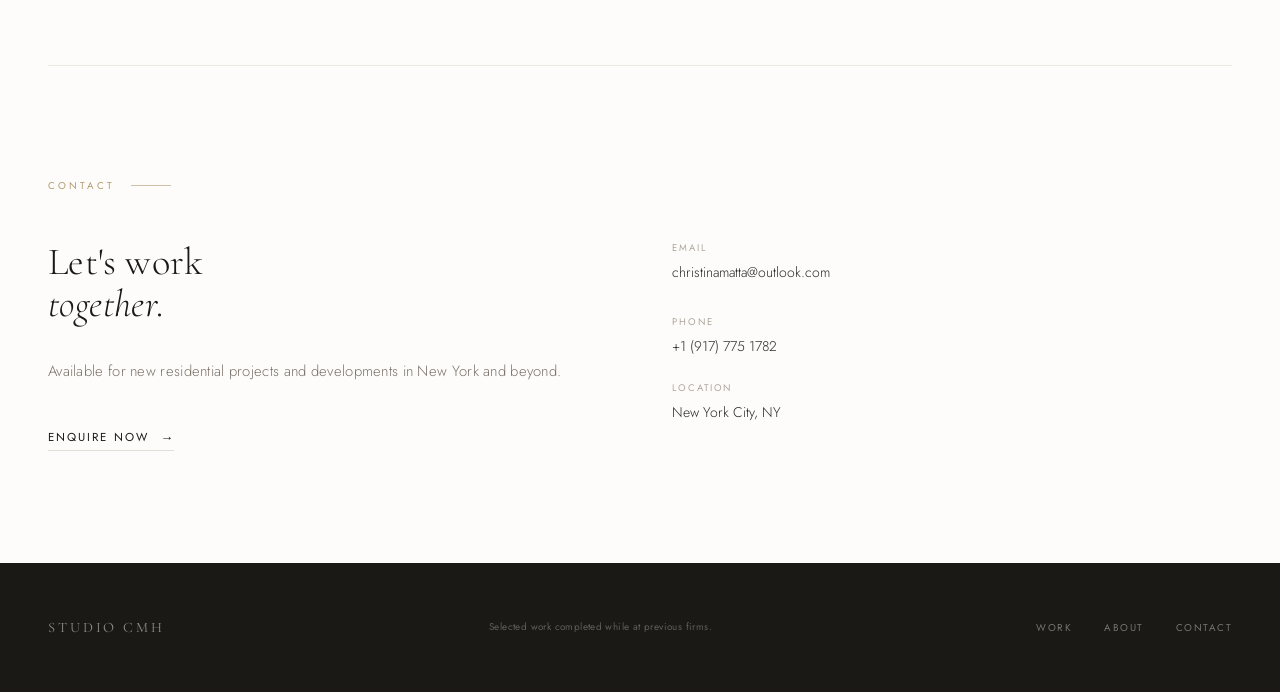
==== commit 66bc2193: "Update about.html" ====
--- a/about.html
+++ b/about.html
@@ -29,12 +29,11 @@
     <div class="about-text-block fade-in">
       <div class="section-label">About</div>
       <h1>Studio<br><em>CMH</em></h1>
-      <p>Studio CMH is an interior design firm based in New York City, specializing in high-end residential and luxury development, offering full-suite design service, from concept through design development to completion.</p>
+      <p>Interior design firm based in New York City, specializing in high-end residential and luxury development. Offering full-suite design service, from concept through design development to completion.</p>
       <p>With a refined, detail-driven approach, each project is guided by a thoughtful and collaborative design process.</p>
       <p>The result is work that is elegant and timeless — creating spaces that feel tailored, polished, yet deeply personal.</p>
       <a href="contact.html" class="link-arrow" style="margin-top:1rem; display:inline-flex;">Get in touch</a>
     </div>
-    <div class="about-portrait fade-in" data-delay="200">
   </div>
 
   <hr class="section-divider">
